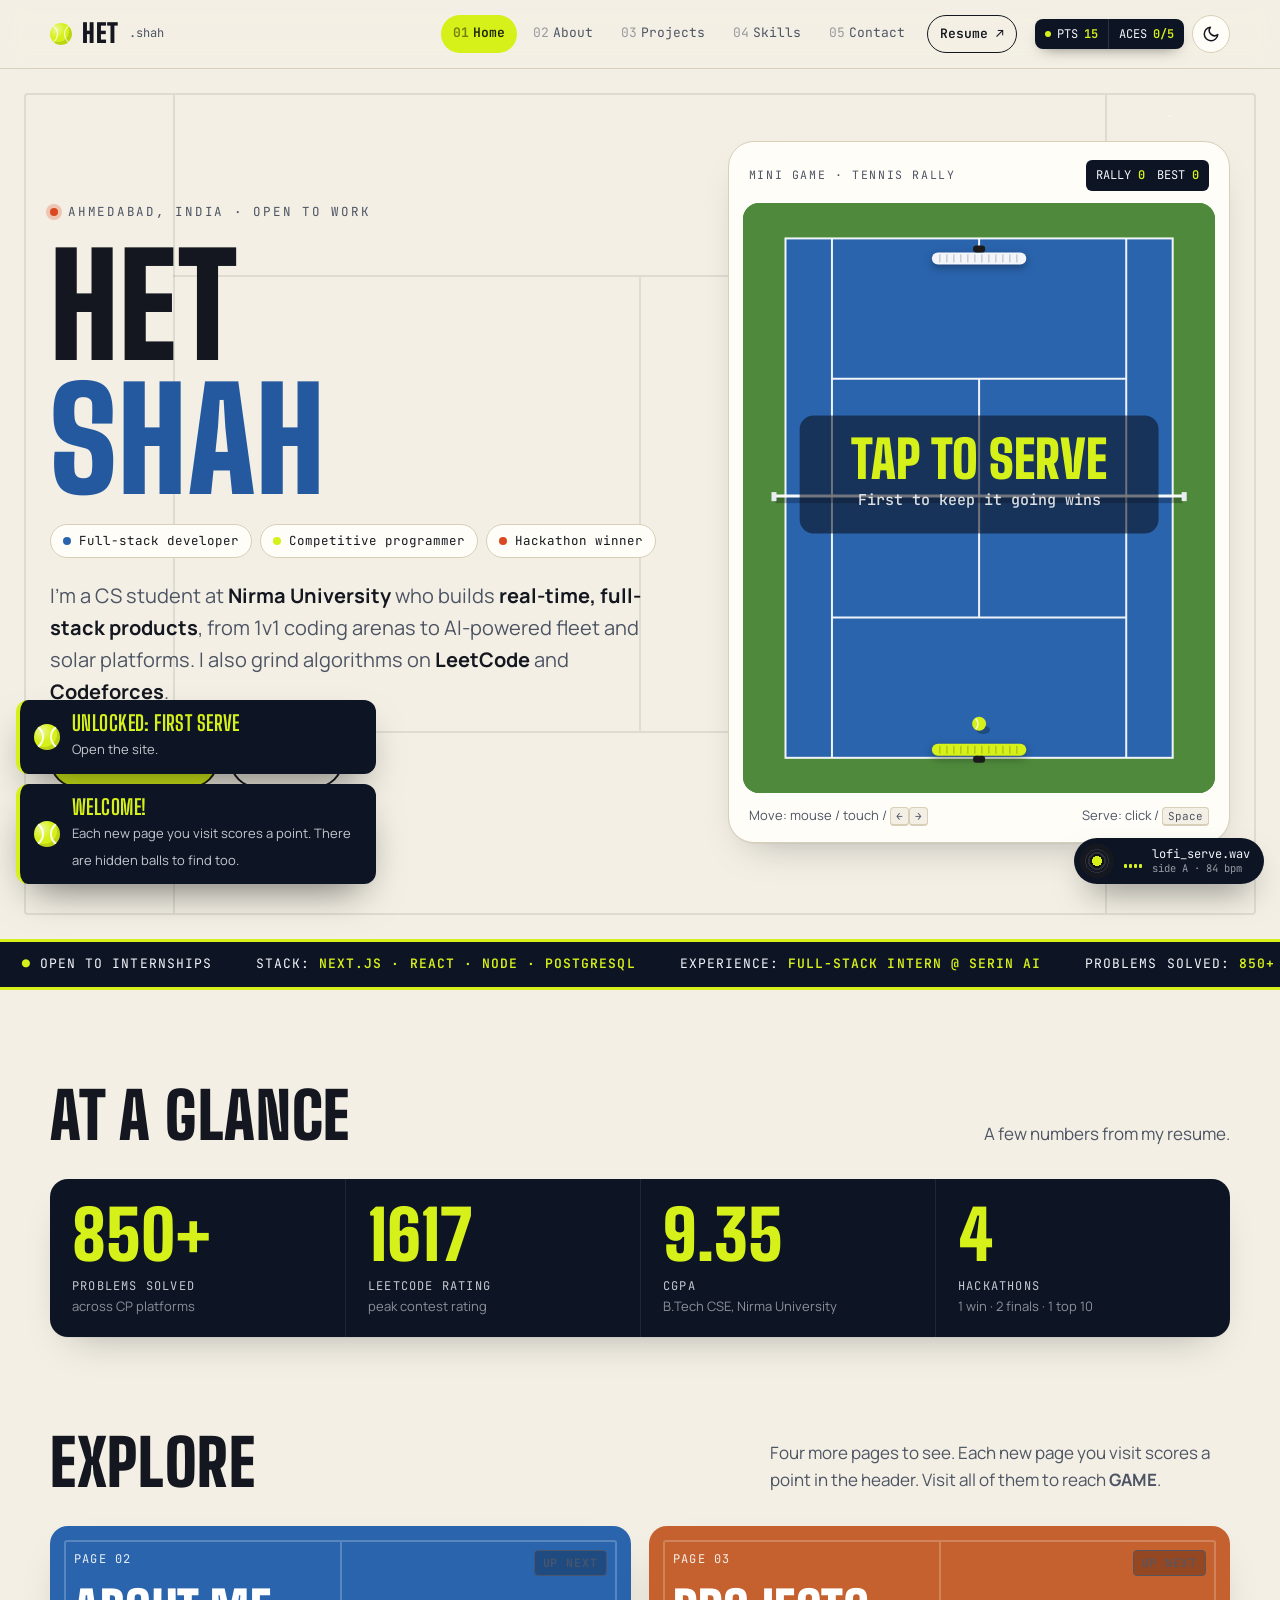
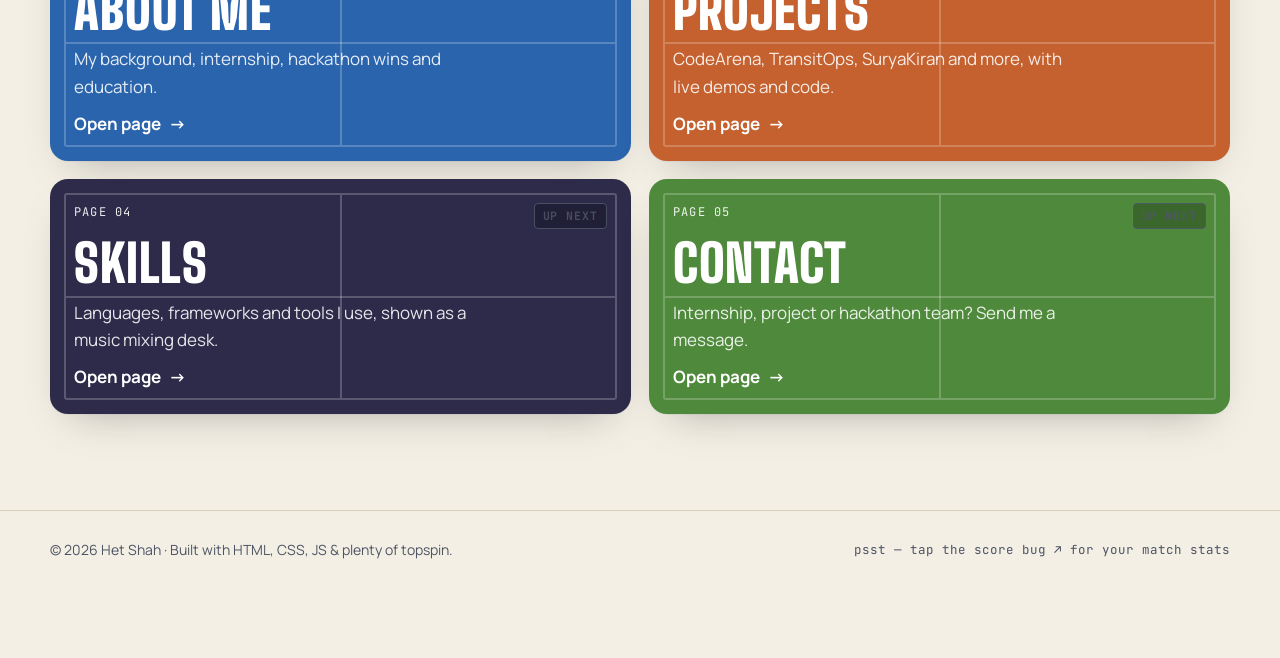
==== index.html @ 78c52bc6 "Add tennis-themed multi-page portfolio Static multi-page site (Home, About, Projects, Skills, Contac" ====
<!doctype html>
<html lang="en">
<head>
  <meta charset="utf-8">
  <meta name="viewport" content="width=device-width, initial-scale=1">
  <title>Het Shah — Portfolio</title>
  <meta name="description" content="Portfolio of Het Sanjay Shah — full-stack developer, competitive programmer and CS student at Nirma University.">
  <link rel="icon" href="favicon.svg" type="image/svg+xml">
  <link rel="preconnect" href="https://fonts.googleapis.com">
  <link rel="preconnect" href="https://fonts.gstatic.com" crossorigin>
  <link href="https://fonts.googleapis.com/css2?family=Big+Shoulders+Display:wght@700;900&family=JetBrains+Mono:wght@400;600&family=Manrope:wght@400;500;700;800&display=swap" rel="stylesheet">
  <link rel="stylesheet" href="css/style.css">
  <script>document.documentElement.classList.add('js');try{var t=localStorage.getItem('mp.theme');if(t)document.documentElement.dataset.theme=t;if(localStorage.getItem('mp.clay')==='1')document.documentElement.dataset.surface='clay'}catch(e){}</script>
  <script src="js/main.js" defer></script>
  <script src="js/rally.js" defer></script>
</head>
<body data-page="home">
  <a class="skip" href="#main">Skip to content</a>

  <header class="site-header">
    <div class="wrap header-inner">
      <a class="brand" href="index.html"><span class="ball-icon" aria-hidden="true"></span>Het<small>.shah</small></a>
      <nav class="nav" aria-label="Main">
        <a href="index.html" aria-current="page"><span class="num">01</span>Home</a>
        <a href="about.html"><span class="num">02</span>About</a>
        <a href="projects.html"><span class="num">03</span>Projects</a>
        <a href="skills.html"><span class="num">04</span>Skills</a>
        <a href="contact.html"><span class="num">05</span>Contact</a>
        <a class="nav-cta" href="Het_Shah_Resume.pdf" target="_blank" rel="noopener">Resume ↗</a>
      </nav>
      <div class="header-tools">
        <button class="scorebug" id="scorebug" aria-label="Open match stats">
          <span><i class="serve"></i><span class="lbl">PTS</span> <b data-points>LOVE</b></span>
          <span><span class="lbl">ACES</span> <b data-aces>0/5</b></span>
        </button>
        <button class="icon-btn" id="theme-toggle" aria-label="Toggle day or night session">
          <svg class="theme-moon" viewBox="0 0 24 24" fill="none" stroke="currentColor" stroke-width="2" stroke-linecap="round" stroke-linejoin="round"><path d="M21 12.8A9 9 0 1 1 11.2 3a7 7 0 0 0 9.8 9.8z"/></svg>
          <svg class="theme-sun" viewBox="0 0 24 24" fill="none" stroke="currentColor" stroke-width="2" stroke-linecap="round"><circle cx="12" cy="12" r="4.5"/><path d="M12 2v2M12 20v2M4.9 4.9l1.4 1.4M17.7 17.7l1.4 1.4M2 12h2M20 12h2M4.9 19.1l1.4-1.4M17.7 6.3l1.4-1.4"/></svg>
        </button>
      </div>
    </div>
  </header>

  <main id="main">
    <!-- HERO -->
    <section class="hero">
      <div class="courtlines" aria-hidden="true"></div>
      <button class="ace" data-ace="home" style="top: 38px; right: 8%;" aria-label="A stray tennis ball"><span class="ball-icon" style="--s:16px"></span></button>

      <div class="wrap hero-grid">
        <div>
          <span class="kicker"><span class="dot"></span> Ahmedabad, India · Open to work</span>
          <h1>Het<span class="line2">Shah</span></h1>
          <div class="tagline">
            <span class="chip"><i style="--c: var(--court)"></i>Full-stack developer</span>
            <span class="chip"><i style="--c: var(--ball)"></i>Competitive programmer</span>
            <span class="chip"><i style="--c: var(--hot)"></i>Hackathon winner</span>
          </div>
          <p class="intro">I'm a CS student at <strong>Nirma University</strong> who builds <strong>real-time, full-stack products</strong>, from 1v1 coding arenas to AI-powered fleet and solar platforms. I also grind algorithms on <strong>LeetCode</strong> and <strong>Codeforces</strong>.</p>
          <div class="hero-ctas">
            <a class="btn btn-primary" href="projects.html">View projects <span class="arrow">→</span></a>
            <a class="btn" href="about.html">About me</a>
          </div>
        </div>

        <div class="rally-card">
          <div class="rally-top">
            <span class="kicker">Mini game · tennis rally</span>
            <span class="rally-score" aria-live="polite">
              <span>RALLY <b id="rally-count">0</b></span>
              <span>BEST <b id="rally-best">0</b></span>
            </span>
          </div>
          <canvas id="rally" tabindex="0" aria-label="Mini tennis game. Move with arrow keys or mouse, press Space to serve."></canvas>
          <p class="rally-help"><span>Move: mouse / touch / <kbd>←</kbd><kbd>→</kbd></span><span>Serve: click / <kbd>Space</kbd></span></p>
        </div>
      </div>
    </section>

    <!-- TICKER -->
    <div class="ticker" aria-hidden="true">
      <div class="ticker-track">
        <span><b>●</b> Open to internships</span><span>Stack: <b>Next.js · React · Node · PostgreSQL</b></span>
        <span>Experience: <b>Full-stack intern @ Serin AI</b></span><span>Problems solved: <b>850+</b></span>
        <span>HackDays (IEEE × MLH): <b>Winner 🏆</b></span><span>Hidden tennis balls on every page: <b>5</b></span>
        <span><b>●</b> Open to internships</span><span>Stack: <b>Next.js · React · Node · PostgreSQL</b></span>
        <span>Experience: <b>Full-stack intern @ Serin AI</b></span><span>Problems solved: <b>850+</b></span>
        <span>HackDays (IEEE × MLH): <b>Winner 🏆</b></span><span>Hidden tennis balls on every page: <b>5</b></span>
      </div>
    </div>

    <!-- SCOREBOARD -->
    <section>
      <div class="wrap">
        <div class="section-head reveal">
          <h2>At a Glance</h2>
          <p>A few numbers from my resume.</p>
        </div>
        <div class="board reveal">
          <div><div class="v">850+</div><div class="k">Problems solved</div><div class="s">across CP platforms</div></div>
          <div><div class="v">1617</div><div class="k">LeetCode rating</div><div class="s">peak contest rating</div></div>
          <div><div class="v">9.35</div><div class="k">CGPA</div><div class="s">B.Tech CSE, Nirma University</div></div>
          <div><div class="v">4</div><div class="k">Hackathons</div><div class="s">1 win · 2 finals · 1 top 10</div></div>
        </div>
      </div>
    </section>

    <!-- ORDER OF PLAY -->
    <section style="padding-top:0">
      <div class="wrap">
        <div class="section-head reveal">
          <h2>Explore</h2>
          <p>Four more pages to see. Each new page you visit scores a point in the header. Visit all of them to reach <strong>GAME</strong>.</p>
        </div>
        <div class="schedule">
          <a class="match-card reveal" href="about.html" data-court="about" style="--card: var(--court)">
            <div class="meta"><span>Page 02</span><span class="status">Up next</span></div>
            <h3>About Me</h3>
            <p>My background, internship, hackathon wins and education.</p>
            <span class="go">Open page <span class="arrow">→</span></span>
          </a>
          <a class="match-card reveal" href="projects.html" data-court="projects" style="--card: var(--clay)">
            <div class="meta"><span>Page 03</span><span class="status">Up next</span></div>
            <h3>Projects</h3>
            <p>CodeArena, TransitOps, SuryaKiran and more, with live demos and code.</p>
            <span class="go">Open page <span class="arrow">→</span></span>
          </a>
          <a class="match-card reveal" href="skills.html" data-court="skills" style="--card: #2d2a4a">
            <div class="meta"><span>Page 04</span><span class="status">Up next</span></div>
            <h3>Skills</h3>
            <p>Languages, frameworks and tools I use, shown as a music mixing desk.</p>
            <span class="go">Open page <span class="arrow">→</span></span>
          </a>
          <a class="match-card reveal" href="contact.html" data-court="contact" style="--card: var(--grass)">
            <div class="meta"><span>Page 05</span><span class="status">Up next</span></div>
            <h3>Contact</h3>
            <p>Internship, project or hackathon team? Send me a message.</p>
            <span class="go">Open page <span class="arrow">→</span></span>
          </a>
        </div>
      </div>
    </section>
  </main>

  <footer class="site-footer">
    <div class="wrap footer-inner">
      <span>© 2026 Het Shah · Built with HTML, CSS, JS &amp; plenty of topspin.</span>
      <span class="hint">psst — tap the score bug ↗ for your match stats</span>
    </div>
  </footer>
</body>
</html>
---- css/style.css ----
/* ==========================================================================
   MATCH POINT — portfolio stylesheet
   Tennis × Code × Music
   ========================================================================== */

@view-transition { navigation: auto; }

:root {
  --bg: #f3efe4;
  --bg-2: #e9e2cf;
  --surface: #fffdf7;
  --ink: #14171f;
  --ink-2: #4d5464;
  --line: #d8cfb9;
  --court: #2a64ad;
  --court-2: #1f4f8c;
  --grass: #4f8a3c;
  --clay: #c4612f;
  --chalk: #ffffff;
  --ball: #d6f019;
  --ball-ink: #1b2400;
  --accent: #2459a0;
  --hot: #d9481f;
  --bug: #0d1424;          /* TV score-bug — dark in both themes */
  --bug-ink: #f2f5fa;

  --radius: 18px;
  --radius-sm: 10px;
  --shadow: 0 1px 0 rgba(20, 23, 31, .04), 0 18px 40px -22px rgba(20, 23, 31, .35);
  --font-display: "Big Shoulders Display", "Arial Narrow", sans-serif;
  --font-body: "Manrope", system-ui, -apple-system, "Segoe UI", sans-serif;
  --font-mono: "JetBrains Mono", ui-monospace, Consolas, monospace;
  --wrap: 1180px;
  color-scheme: light;
}

@media (prefers-color-scheme: dark) {
  :root:not([data-theme="light"]) {
    --bg: #0a101c;
    --bg-2: #0f182a;
    --surface: #131d31;
    --ink: #edf1f7;
    --ink-2: #9ba7bc;
    --line: #23314b;
    --court: #1f4f8c;
    --court-2: #173d6d;
    --grass: #2f6127;
    --ball: #dcff3a;
    --accent: #86b6ff;
    --hot: #ff7c4f;
    --shadow: 0 1px 0 rgba(255, 255, 255, .03), 0 18px 40px -20px rgba(0, 0, 0, .7);
    color-scheme: dark;
  }
}
:root[data-theme="dark"] {
  --bg: #0a101c;
  --bg-2: #0f182a;
  --surface: #131d31;
  --ink: #edf1f7;
  --ink-2: #9ba7bc;
  --line: #23314b;
  --court: #1f4f8c;
  --court-2: #173d6d;
  --grass: #2f6127;
  --ball: #dcff3a;
  --accent: #86b6ff;
  --hot: #ff7c4f;
  --shadow: 0 1px 0 rgba(255, 255, 255, .03), 0 18px 40px -20px rgba(0, 0, 0, .7);
  color-scheme: dark;
}

/* Secret surface (Konami code) */
:root[data-surface="clay"] { --court: #c4612f; --court-2: #a24a1f; --accent: #b4521f; }
:root[data-surface="clay"][data-theme="dark"] { --court: #9c4a22; --court-2: #7d3a19; --accent: #ff9a66; }
@media (prefers-color-scheme: dark) {
  :root[data-surface="clay"]:not([data-theme="light"]) { --court: #9c4a22; --court-2: #7d3a19; --accent: #ff9a66; }
}

/* ---------- Base ---------- */
*, *::before, *::after { box-sizing: border-box; }
html { -webkit-text-size-adjust: 100%; scroll-behavior: smooth; }
body {
  margin: 0;
  background: var(--bg);
  color: var(--ink);
  font-family: var(--font-body);
  font-size: 17px;
  line-height: 1.6;
  min-height: 100vh;
  display: flex;
  flex-direction: column;
  overflow-x: hidden;
}
img, svg, canvas { display: block; max-width: 100%; }
a { color: var(--accent); text-underline-offset: 3px; }
button { font: inherit; color: inherit; }
h1, h2, h3 { font-family: var(--font-display); line-height: .95; letter-spacing: .01em; margin: 0; text-transform: uppercase; }
p { margin: 0 0 1em; }
code, kbd, pre { font-family: var(--font-mono); }
::selection { background: var(--ball); color: var(--ball-ink); }
:focus-visible { outline: 3px solid var(--ball); outline-offset: 3px; border-radius: 6px; }

.wrap { width: min(100% - 32px, var(--wrap)); margin-inline: auto; }
.skip { position: absolute; left: -999px; top: 8px; z-index: 100; background: var(--ball); color: var(--ball-ink); padding: 8px 14px; border-radius: 8px; }
.skip:focus { left: 8px; }
.sr-only { position: absolute; width: 1px; height: 1px; overflow: hidden; clip: rect(0 0 0 0); white-space: nowrap; }

.kicker {
  font-family: var(--font-mono);
  font-size: 12.5px;
  letter-spacing: .14em;
  text-transform: uppercase;
  color: var(--ink-2);
  display: inline-flex;
  align-items: center;
  gap: 10px;
}
.kicker .dot { width: 8px; height: 8px; border-radius: 50%; background: var(--hot); box-shadow: 0 0 0 4px color-mix(in srgb, var(--hot) 25%, transparent); animation: live 1.6s ease-in-out infinite; }
@keyframes live { 50% { opacity: .35; } }

/* ---------- Header ---------- */
.site-header {
  position: sticky; top: 0; z-index: 40;
  view-transition-name: site-header;
  background: color-mix(in srgb, var(--bg) 82%, transparent);
  backdrop-filter: saturate(1.4) blur(12px);
  -webkit-backdrop-filter: saturate(1.4) blur(12px);
  border-bottom: 1px solid var(--line);
}
.header-inner { display: flex; align-items: center; gap: 18px; min-height: 68px; }
.brand {
  display: inline-flex; align-items: center; gap: 10px;
  font-family: var(--font-display); font-weight: 900; font-size: 26px; letter-spacing: .02em;
  text-decoration: none; color: var(--ink); text-transform: uppercase;
}
.brand small { font-family: var(--font-mono); font-size: 12px; font-weight: 400; color: var(--ink-2); text-transform: none; letter-spacing: 0; }
.ball-icon {
  --s: 22px;
  width: var(--s); height: var(--s); border-radius: 50%; flex: none;
  background:
    radial-gradient(circle at 30% 28%, rgba(255,255,255,.55), transparent 40%),
    var(--ball);
  position: relative; overflow: hidden;
  box-shadow: inset -3px -3px 0 rgba(0,0,0,.12);
}
.ball-icon::before, .ball-icon::after {
  content: ""; position: absolute; width: 100%; height: 100%; border-radius: 50%;
  border: calc(var(--s) * .08) solid rgba(255,255,255,.9);
}
.ball-icon::before { left: -62%; }
.ball-icon::after { right: -62%; }
.brand:hover .ball-icon { animation: spin .7s ease; }
@keyframes spin { to { transform: rotate(360deg); } }

.nav { display: flex; gap: 4px; margin-left: auto; }
.nav a {
  font-family: var(--font-mono); font-size: 13px; text-decoration: none; color: var(--ink-2);
  padding: 8px 12px; border-radius: 999px; white-space: nowrap; transition: background .2s, color .2s;
}
.nav a:hover { color: var(--ink); background: var(--bg-2); }
.nav a[aria-current="page"] { background: var(--ball); color: var(--ball-ink); font-weight: 600; }
.nav a .num { opacity: .55; margin-right: 4px; }
.nav a.nav-cta { border: 1.5px solid var(--ink); color: var(--ink); font-weight: 600; margin-left: 6px; }
.nav a.nav-cta:hover { background: var(--ink); color: var(--bg); }

.header-tools { display: flex; align-items: center; gap: 8px; }
.scorebug {
  display: inline-flex; align-items: stretch; border: 0; padding: 0; cursor: pointer;
  background: var(--bug); color: var(--bug-ink); border-radius: 8px; overflow: hidden;
  font-family: var(--font-mono); font-size: 12px; line-height: 1;
  box-shadow: 0 6px 16px -8px rgba(0,0,0,.6);
}
.scorebug > span { display: flex; align-items: center; gap: 6px; padding: 9px 10px; }
.scorebug > span + span { border-left: 1px solid rgba(255,255,255,.12); }
.scorebug b { color: var(--ball); font-weight: 600; min-width: 2ch; }
.scorebug .serve { width: 6px; height: 6px; border-radius: 50%; background: var(--ball); }
.scorebug.bump { animation: bump .5s ease; }
@keyframes bump { 40% { transform: scale(1.08); } }

.icon-btn {
  width: 38px; height: 38px; border-radius: 50%; border: 1px solid var(--line); background: var(--surface);
  display: grid; place-items: center; cursor: pointer; transition: transform .2s;
}
.icon-btn:hover { transform: rotate(-12deg); }
.icon-btn svg { width: 18px; height: 18px; }
.theme-sun { display: none; }
:root[data-theme="dark"] .theme-sun { display: block; }
:root[data-theme="dark"] .theme-moon { display: none; }
@media (prefers-color-scheme: dark) {
  :root:not([data-theme="light"]) .theme-sun { display: block; }
  :root:not([data-theme="light"]) .theme-moon { display: none; }
}

@media (max-width: 900px) {
  .header-inner { flex-wrap: wrap; gap: 10px; padding-top: 10px; }
  .header-tools { margin-left: auto; }
  .nav { order: 3; width: 100%; margin: 0; overflow-x: auto; padding-bottom: 10px; scrollbar-width: none; }
  .nav::-webkit-scrollbar { display: none; }
  .brand small { display: none; }
}
@media (max-width: 420px) {
  .scorebug .lbl { display: none; }
}

/* ---------- Buttons ---------- */
.btn {
  display: inline-flex; align-items: center; gap: 10px; cursor: pointer;
  padding: 13px 20px; border-radius: 999px; border: 2px solid var(--ink);
  font-weight: 700; font-size: 15px; text-decoration: none; color: var(--ink); background: transparent;
  transition: transform .15s ease, background .2s, box-shadow .2s;
}
.btn:hover { transform: translateY(-2px); box-shadow: 0 6px 0 -1px var(--ink); }
.btn:active { transform: translateY(0); box-shadow: none; }
.btn-primary { background: var(--ball); color: var(--ball-ink); border-color: var(--ball-ink); }
:root[data-theme="dark"] .btn-primary { border-color: var(--ball); }
@media (prefers-color-scheme: dark) { :root:not([data-theme="light"]) .btn-primary { border-color: var(--ball); } }
.btn .arrow { transition: transform .2s; }
.btn:hover .arrow { transform: translateX(4px); }

/* ---------- Main / sections ---------- */
main { flex: 1; }
section { padding-block: clamp(48px, 8vw, 96px); }
.section-head { display: flex; align-items: end; justify-content: space-between; gap: 20px; flex-wrap: wrap; margin-bottom: 32px; }
.section-head h2 { font-size: clamp(38px, 6vw, 64px); font-weight: 900; }
.section-head p { color: var(--ink-2); max-width: 46ch; margin: 0; }

/* Court lines decoration */
.courtlines {
  position: absolute; inset: 24px; pointer-events: none;
  border: 2px solid color-mix(in srgb, var(--ink) 9%, transparent);
  border-radius: 4px;
}
.courtlines::before, .courtlines::after { content: ""; position: absolute; }
.courtlines::before { /* singles sidelines */
  inset: 0 12%;
  border-inline: 2px solid color-mix(in srgb, var(--ink) 9%, transparent);
}
.courtlines::after { /* service line + centre line */
  left: 12%; right: 12%; top: 22%; bottom: 22%;
  border-block: 2px solid color-mix(in srgb, var(--ink) 9%, transparent);
  background: linear-gradient(color-mix(in srgb, var(--ink) 9%, transparent), color-mix(in srgb, var(--ink) 9%, transparent)) center / 2px 100% no-repeat;
}

/* Page heads for inner pages */
.page-head { position: relative; padding-block: clamp(56px, 9vw, 110px) clamp(32px, 5vw, 56px); overflow: hidden; }
.page-head h1 { font-size: clamp(56px, 12vw, 148px); font-weight: 900; margin: 14px 0 18px; }
.page-head h1 .hl { color: var(--accent); }
.page-head .lead { font-size: clamp(17px, 2vw, 20px); color: var(--ink-2); max-width: 56ch; }

/* Reveal on scroll */
.js .reveal { opacity: 0; transform: translateY(18px); transition: opacity .6s ease, transform .6s cubic-bezier(.2,.7,.2,1); }
.js .reveal.in { opacity: 1; transform: none; }

/* ---------- Ticker ---------- */
.ticker {
  background: var(--bug); color: var(--bug-ink); overflow: hidden; white-space: nowrap;
  font-family: var(--font-mono); font-size: 13px; letter-spacing: .08em; text-transform: uppercase;
  border-block: 3px solid var(--ball);
}
.ticker-track { display: inline-flex; animation: ticker 38s linear infinite; padding-block: 12px; }
.ticker-track span { padding-inline: 22px; }
.ticker-track b { color: var(--ball); font-weight: 600; }
@keyframes ticker { to { transform: translateX(-50%); } }

/* ---------- HOME ---------- */
.hero { position: relative; padding-block: clamp(36px, 6vw, 72px) clamp(56px, 8vw, 96px); overflow: hidden; }
.hero-grid { display: grid; grid-template-columns: 1.1fr .9fr; gap: clamp(28px, 5vw, 64px); align-items: center; position: relative; }
.hero h1 { font-size: clamp(64px, 11vw, 150px); font-weight: 900; margin: 16px 0 6px; }
.hero h1 .line2 { display: block; color: var(--accent); }
.hero .tagline { display: flex; flex-wrap: wrap; gap: 8px; margin: 18px 0 22px; }
.chip {
  font-family: var(--font-mono); font-size: 12.5px; padding: 6px 12px; border-radius: 999px;
  border: 1px solid var(--line); background: var(--surface); display: inline-flex; align-items: center; gap: 8px;
}
.chip i { width: 8px; height: 8px; border-radius: 50%; background: var(--c, var(--court)); display: inline-block; }
.hero .intro { font-size: clamp(17px, 1.8vw, 20px); color: var(--ink-2); max-width: 52ch; }
.hero .intro strong { color: var(--ink); }
.hero-ctas { display: flex; flex-wrap: wrap; gap: 12px; margin-top: 26px; }

@media (max-width: 900px) { .hero-grid { grid-template-columns: 1fr; } }

/* Rally game card */
.rally-card {
  background: var(--surface); border: 1px solid var(--line); border-radius: 26px; padding: 14px;
  box-shadow: var(--shadow); position: relative;
}
.rally-top { display: flex; justify-content: space-between; align-items: center; padding: 4px 6px 12px; gap: 10px; }
.rally-top .kicker { font-size: 11.5px; }
.rally-score { font-family: var(--font-mono); font-size: 12px; background: var(--bug); color: var(--bug-ink); border-radius: 6px; padding: 6px 10px; display: flex; gap: 12px; }
.rally-score b { color: var(--ball); font-weight: 600; }
#rally {
  width: 100%; aspect-ratio: 4 / 5; border-radius: 16px; background: var(--grass);
  touch-action: none; cursor: none;
}
#rally:focus-visible { outline-offset: 2px; }
.rally-help { font-size: 13px; color: var(--ink-2); padding: 12px 6px 2px; margin: 0; display: flex; justify-content: space-between; gap: 10px; flex-wrap: wrap; }
.rally-help kbd { font-size: 11px; border: 1px solid var(--line); border-bottom-width: 2px; border-radius: 4px; padding: 1px 5px; background: var(--bg); }

/* Scoreboard stats strip */
.board {
  display: grid; grid-template-columns: repeat(4, 1fr);
  background: var(--bug); color: var(--bug-ink); border-radius: var(--radius); overflow: hidden;
  box-shadow: var(--shadow);
}
.board > div { padding: 22px 22px 20px; border-left: 1px solid rgba(255,255,255,.08); }
.board > div:first-child { border-left: 0; }
.board .v { font-family: var(--font-display); font-weight: 900; font-size: clamp(44px, 6vw, 68px); color: var(--ball); line-height: 1; }
.board .k { font-family: var(--font-mono); font-size: 12px; letter-spacing: .1em; text-transform: uppercase; opacity: .8; margin-top: 8px; }
.board .s { font-size: 13px; opacity: .55; }
@media (max-width: 700px) {
  .board { grid-template-columns: 1fr 1fr; }
  .board > div:nth-child(3) { border-left: 0; }
  .board > div:nth-child(n+3) { border-top: 1px solid rgba(255,255,255,.08); }
}

/* Order of play */
.schedule { display: grid; grid-template-columns: repeat(2, 1fr); gap: 18px; }
@media (max-width: 760px) { .schedule { grid-template-columns: 1fr; } }
.match-card {
  position: relative; display: flex; flex-direction: column; gap: 10px; min-height: 230px;
  padding: 24px; border-radius: var(--radius); text-decoration: none; color: var(--chalk);
  background: var(--card, var(--court)); overflow: hidden; isolation: isolate;
  transition: transform .25s cubic-bezier(.2,.7,.2,1), box-shadow .25s;
  box-shadow: var(--shadow);
}
.match-card::before { /* mini court lines */
  content: ""; position: absolute; inset: 14px; z-index: -1; border: 2px solid rgba(255,255,255,.22); border-radius: 3px;
  background:
    linear-gradient(rgba(255,255,255,.22), rgba(255,255,255,.22)) 50% 0 / 2px 100% no-repeat,
    linear-gradient(rgba(255,255,255,.22), rgba(255,255,255,.22)) 0 50% / 100% 2px no-repeat;
}
.match-card:hover { transform: translateY(-6px) rotate(-.4deg); }
.match-card .meta { font-family: var(--font-mono); font-size: 12px; letter-spacing: .1em; text-transform: uppercase; display: flex; justify-content: space-between; gap: 10px; opacity: .9; }
.match-card h3 { font-size: clamp(36px, 4.5vw, 52px); font-weight: 900; margin-top: auto; }
.match-card p { margin: 0; opacity: .88; max-width: 40ch; }
.match-card .status { background: rgba(0,0,0,.28); padding: 3px 8px; border-radius: 4px; }
.match-card.played .status { background: var(--ball); color: var(--ball-ink); }
.match-card .go { font-weight: 700; display: inline-flex; gap: 8px; align-items: center; }
.match-card:hover .go .arrow { transform: translateX(5px); }
.match-card .go .arrow { transition: transform .2s; }

/* ---------- ABOUT ---------- */
.about-grid { display: grid; grid-template-columns: 380px 1fr; gap: clamp(28px, 5vw, 64px); align-items: start; }
@media (max-width: 900px) { .about-grid { grid-template-columns: 1fr; } }

.player-card-wrap { perspective: 1400px; max-width: 380px; width: 100%; margin-inline: auto; }
.player-card {
  position: relative; aspect-ratio: 5 / 7; transform-style: preserve-3d; transition: transform .8s cubic-bezier(.3,.8,.2,1);
  cursor: pointer;
}
.player-card.flipped { transform: rotateY(180deg); }
.pc-face {
  position: absolute; inset: 0; backface-visibility: hidden; -webkit-backface-visibility: hidden;
  border-radius: 22px; padding: 22px; overflow: hidden; color: #fff;
  background: linear-gradient(160deg, var(--court) 0%, var(--court-2) 60%, #0d1424 100%);
  box-shadow: 0 30px 60px -30px rgba(0,0,0,.6), inset 0 0 0 2px rgba(255,255,255,.18);
  display: flex; flex-direction: column;
}
.pc-face::after { /* holo shine */
  content: ""; position: absolute; inset: 0; pointer-events: none;
  background: linear-gradient(115deg, transparent 30%, rgba(255,255,255,.18) 45%, rgba(214,240,25,.15) 52%, transparent 65%);
  background-size: 250% 100%; background-position: var(--shine, 100%) 0; mix-blend-mode: screen;
}
.pc-back { transform: rotateY(180deg); background: linear-gradient(160deg, #0d1424, var(--court-2)); }
.pc-top { display: flex; justify-content: space-between; align-items: start; }
.pc-ovr { font-family: var(--font-display); font-weight: 900; font-size: 64px; line-height: .85; color: var(--ball); }
.pc-ovr small { display: block; font-family: var(--font-mono); font-size: 11px; color: #fff; letter-spacing: .12em; margin-top: 6px; }
.pc-flag { font-family: var(--font-mono); font-size: 11px; letter-spacing: .1em; text-align: right; opacity: .8; }
.pc-avatar {
  width: 46%; aspect-ratio: 1; border-radius: 50%; margin: 6px auto 14px;
  background: radial-gradient(circle at 32% 28%, rgba(255,255,255,.6), transparent 42%), var(--ball);
  display: grid; place-items: center; color: var(--ball-ink); position: relative; overflow: hidden;
  font-family: var(--font-display); font-weight: 900; font-size: 64px;
  box-shadow: inset -8px -10px 0 rgba(0,0,0,.12), 0 18px 30px -12px rgba(0,0,0,.6);
}
.pc-avatar::before, .pc-avatar::after { content: ""; position: absolute; width: 100%; height: 100%; border-radius: 50%; border: 5px solid rgba(255,255,255,.75); }
.pc-avatar::before { left: -70%; } .pc-avatar::after { right: -70%; }
.pc-avatar span { position: relative; z-index: 1; }
.pc-name { text-align: center; font-family: var(--font-display); font-weight: 900; font-size: 34px; text-transform: uppercase; line-height: 1; }
.pc-role { text-align: center; font-family: var(--font-mono); font-size: 11.5px; letter-spacing: .14em; opacity: .75; margin: 6px 0 14px; }
.pc-stats { display: grid; grid-template-columns: 1fr 1fr; gap: 6px 18px; font-family: var(--font-mono); font-size: 13px; margin-top: auto; border-top: 1px solid rgba(255,255,255,.18); padding-top: 12px; }
.pc-stats div { display: flex; justify-content: space-between; }
.pc-stats b { color: var(--ball); }
.pc-back h3 { font-size: 34px; color: var(--ball); margin-bottom: 12px; }
.pc-back p { font-size: 14.5px; opacity: .88; }
.pc-back dl { font-family: var(--font-mono); font-size: 12.5px; margin: auto 0 0; display: grid; grid-template-columns: auto 1fr; gap: 6px 12px; }
.pc-back dt { opacity: .6; } .pc-back dd { margin: 0; }
.flip-btn { margin: 16px auto 0; display: flex; }

.prose { font-size: 18px; }
.prose p { color: var(--ink-2); }
.prose p strong { color: var(--ink); }
.prose h2 { font-size: clamp(36px, 5vw, 54px); margin-bottom: 18px; }

.code-block {
  background: #0d1424; color: #d6deeb; border-radius: var(--radius); overflow: hidden; margin-top: 28px;
  box-shadow: var(--shadow); font-size: 14px; border: 1px solid rgba(255,255,255,.06);
}
.code-block .bar { display: flex; align-items: center; gap: 7px; padding: 12px 16px; background: rgba(255,255,255,.04); font-family: var(--font-mono); font-size: 12px; color: #8b97ad; }
.code-block .bar i { width: 11px; height: 11px; border-radius: 50%; background: #ff5f57; }
.code-block .bar i:nth-child(2) { background: #febc2e; } .code-block .bar i:nth-child(3) { background: #28c840; }
.code-block .bar span { margin-left: 8px; }
.code-block pre { margin: 0; padding: 18px 20px 22px; overflow-x: auto; line-height: 1.7; }
.tk-k { color: #c792ea; } .tk-s { color: #c3e88d; } .tk-n { color: #f78c6c; } .tk-p { color: #82aaff; } .tk-c { color: #637777; font-style: italic; } .tk-b { color: var(--ball); }

/* Timeline as sets */
.sets { display: grid; gap: 14px; counter-reset: set; }
.set {
  display: grid; grid-template-columns: 120px 1fr auto; gap: 22px; align-items: center;
  background: var(--surface); border: 1px solid var(--line); border-radius: var(--radius); padding: 20px 24px;
  transition: border-color .2s, transform .2s;
}
.set:hover { border-color: var(--court); transform: translateX(6px); }
.set .yr { font-family: var(--font-display); font-weight: 900; font-size: 40px; color: var(--accent); line-height: 1; }
.set .yr small { display: block; font-family: var(--font-mono); font-size: 11px; color: var(--ink-2); letter-spacing: .12em; font-weight: 400; margin-top: 6px; }
.set h3 { font-family: var(--font-body); text-transform: none; font-size: 19px; font-weight: 800; line-height: 1.3; margin-bottom: 4px; letter-spacing: 0; }
.set p { margin: 0; color: var(--ink-2); font-size: 15.5px; }
.set .sc { font-family: var(--font-mono); font-size: 14px; background: var(--bug); color: var(--ball); padding: 6px 10px; border-radius: 6px; white-space: nowrap; }
@media (max-width: 640px) {
  .set { grid-template-columns: 1fr; gap: 8px; }
  .set .sc { justify-self: start; }
}

.trio { display: grid; grid-template-columns: repeat(3, 1fr); gap: 18px; }
@media (max-width: 860px) { .trio { grid-template-columns: 1fr; } }
.trio-card { background: var(--surface); border: 1px solid var(--line); border-radius: var(--radius); padding: 26px; position: relative; overflow: hidden; }
.trio-card .ico { width: 52px; height: 52px; border-radius: 14px; display: grid; place-items: center; background: var(--c); color: #fff; margin-bottom: 18px; }
.trio-card .ico svg { width: 28px; height: 28px; }
.trio-card h3 { font-size: 34px; margin-bottom: 10px; }
.trio-card p { color: var(--ink-2); margin: 0; }
.trio-card ul { margin: 14px 0 0; padding: 0; list-style: none; font-family: var(--font-mono); font-size: 13px; display: grid; gap: 6px; }
.trio-card li::before { content: "→ "; color: var(--c); }

/* Experience */
.xp-list { display: grid; gap: 18px; }
.xp {
  display: grid; grid-template-columns: 220px 1fr; gap: 28px;
  background: var(--surface); border: 1px solid var(--line); border-radius: 22px; padding: clamp(20px, 3vw, 32px);
  position: relative; overflow: hidden; transition: border-color .2s;
}
.xp:hover { border-color: var(--accent); }
.xp::before { content: ""; position: absolute; left: 0; top: 0; bottom: 0; width: 5px; background: var(--c, var(--court)); }
.xp-side { display: flex; flex-direction: column; gap: 10px; align-items: flex-start; }
.xp-logo {
  width: 58px; height: 58px; border-radius: 16px; display: grid; place-items: center;
  background: var(--c, var(--court)); color: #fff; font-family: var(--font-display); font-weight: 900; font-size: 26px;
}
.xp-date { font-family: var(--font-mono); font-size: 13px; font-weight: 600; color: var(--ink); }
.xp-place { font-size: 14px; color: var(--ink-2); }
.xp-type { font-family: var(--font-mono); font-size: 11.5px; letter-spacing: .12em; text-transform: uppercase; padding: 4px 9px; border-radius: 6px; background: var(--bg-2); color: var(--ink-2); }
.xp-main h3 { font-family: var(--font-body); text-transform: none; letter-spacing: 0; font-size: clamp(22px, 2.6vw, 28px); font-weight: 800; line-height: 1.2; }
.xp-co { margin: 6px 0 14px; color: var(--ink-2); font-weight: 600; }
.xp-points { margin: 0 0 16px; padding: 0; list-style: none; display: grid; gap: 10px; }
.xp-points li { position: relative; padding-left: 26px; color: var(--ink-2); }
.xp-points li::before {
  content: ""; position: absolute; left: 0; top: .5em; width: 12px; height: 12px; border-radius: 50%;
  background: var(--ball); box-shadow: inset -2px -2px 0 rgba(0,0,0,.15);
}
.xp-points strong { color: var(--ink); }
@media (max-width: 720px) {
  .xp { grid-template-columns: 1fr; gap: 16px; }
  .xp-side { flex-direction: row; flex-wrap: wrap; align-items: center; gap: 12px; }
}

/* Hackathons */
.hack-grid { display: grid; grid-template-columns: repeat(3, 1fr); gap: 18px; }
@media (max-width: 960px) { .hack-grid { grid-template-columns: 1fr; } }
.hack {
  background: var(--surface); border: 1px solid var(--line); border-radius: 22px; padding: 24px;
  display: flex; flex-direction: column; gap: 14px; position: relative; overflow: hidden;
  transition: transform .25s cubic-bezier(.2,.7,.2,1), box-shadow .25s;
}
.hack:hover { transform: translateY(-6px); box-shadow: var(--shadow); }
.hack-top { display: flex; justify-content: space-between; align-items: center; gap: 10px; }
.badge {
  font-family: var(--font-mono); font-size: 12px; font-weight: 600; letter-spacing: .08em; text-transform: uppercase;
  padding: 5px 10px; border-radius: 999px; background: var(--ball); color: var(--ball-ink);
}
.hack-role { font-family: var(--font-mono); font-size: 12px; color: var(--ink-2); }
.hack h3 { font-size: clamp(30px, 3.4vw, 38px); }
.hack-rank { background: var(--bug); color: var(--bug-ink); border-radius: 14px; padding: 16px 18px; }
.hack-rank b { font-family: var(--font-display); font-weight: 900; font-size: 44px; line-height: 1; color: var(--ball); display: block; }
.hack-rank span { font-size: 13.5px; opacity: .8; }
.rank-bar { height: 8px; border-radius: 999px; background: rgba(255,255,255,.1); margin-top: 12px; position: relative; overflow: hidden; }
.rank-bar i { position: absolute; inset: 0 auto 0 0; width: var(--w); border-radius: inherit; background: var(--ball); }
.hack p { margin: 0; color: var(--ink-2); font-size: 15.5px; }

.hack-win { grid-column: 1 / -1; display: grid; grid-template-columns: .9fr 1.1fr; gap: 28px; border: 2px solid var(--ball); }
.hack-win .badge { background: var(--bug); color: var(--ball); border: 1.5px solid var(--ball); }
.hack-win .project-name { font-family: var(--font-mono); font-size: 13px; color: var(--ink-2); margin-top: -4px; }
.hack-win .xp-points { margin: 0; }
@media (max-width: 960px) { .hack-win { grid-template-columns: 1fr; gap: 16px; } }

/* Education */
.edu {
  display: grid; grid-template-columns: 1fr auto; gap: 24px; align-items: center;
  background: var(--surface); border: 1px solid var(--line); border-radius: 22px; padding: clamp(20px, 3vw, 32px);
}
.edu h3 { font-family: var(--font-body); text-transform: none; letter-spacing: 0; font-size: clamp(22px, 2.6vw, 28px); font-weight: 800; line-height: 1.2; }
.edu .sub { color: var(--ink-2); margin: 6px 0 16px; font-weight: 600; }
.edu .cgpa { text-align: center; background: var(--bug); color: var(--bug-ink); border-radius: 18px; padding: 18px 26px; }
.edu .cgpa b { display: block; font-family: var(--font-display); font-weight: 900; font-size: 58px; line-height: 1; color: var(--ball); }
.edu .cgpa span { font-family: var(--font-mono); font-size: 12px; letter-spacing: .12em; opacity: .8; }
@media (max-width: 640px) { .edu { grid-template-columns: 1fr; } .edu .cgpa { justify-self: start; } }

/* ---------- PROJECTS ---------- */
.record { display: flex; gap: 10px; flex-wrap: wrap; margin-top: 22px; }
.filters { display: flex; flex-wrap: wrap; gap: 8px; margin-bottom: 28px; }
.filter {
  border: 1px solid var(--line); background: var(--surface); border-radius: 999px; padding: 9px 16px; cursor: pointer;
  font-family: var(--font-mono); font-size: 13px; display: inline-flex; gap: 8px; align-items: center; transition: all .2s;
}
.filter i { width: 10px; height: 10px; border-radius: 3px; background: var(--c); }
.filter[aria-pressed="true"] { background: var(--ink); color: var(--bg); border-color: var(--ink); }
.filter:hover { border-color: var(--ink); }

.projects { display: grid; grid-template-columns: repeat(auto-fill, minmax(320px, 1fr)); gap: 20px; }
@media (max-width: 380px) { .projects { grid-template-columns: 1fr; } }
.project {
  background: var(--surface); border: 1px solid var(--line); border-radius: var(--radius); overflow: hidden;
  display: flex; flex-direction: column; transition: transform .25s cubic-bezier(.2,.7,.2,1), box-shadow .25s, opacity .3s;
}
.project:hover { transform: translateY(-6px); box-shadow: var(--shadow); }
.project[hidden] { display: none; }
.project .strip {
  height: 132px; background: var(--c); position: relative; overflow: hidden; color: #fff;
  display: flex; align-items: end; justify-content: space-between; padding: 14px 18px;
}
.project .strip::before {
  content: ""; position: absolute; inset: 12px; border: 2px solid rgba(255,255,255,.3); border-radius: 2px;
  background: linear-gradient(rgba(255,255,255,.3), rgba(255,255,255,.3)) 50% 0 / 2px 100% no-repeat;
}
.project .strip .surface { position: relative; font-family: var(--font-mono); font-size: 11px; letter-spacing: .14em; text-transform: uppercase; background: rgba(0,0,0,.28); padding: 4px 8px; border-radius: 4px; }
.project .strip .score { position: relative; font-family: var(--font-display); font-weight: 900; font-size: 34px; line-height: 1; letter-spacing: .04em; }
.project .strip .ball-icon { position: absolute; --s: 26px; top: 26px; left: var(--bx, 60%); transition: transform .6s cubic-bezier(.3,1.6,.4,1); }
.project:hover .strip .ball-icon { transform: translate(-60px, 30px) rotate(-200deg); }
.project .body { padding: 20px 20px 22px; display: flex; flex-direction: column; gap: 10px; flex: 1; }
.project .vs { font-family: var(--font-mono); font-size: 12.5px; color: var(--hot); }
.project h3 { font-size: 34px; }
.project p { margin: 0; color: var(--ink-2); font-size: 15.5px; }
.tags { display: flex; flex-wrap: wrap; gap: 6px; margin-top: 4px; }
.tags span { font-family: var(--font-mono); font-size: 11.5px; padding: 3px 8px; border-radius: 6px; background: var(--bg-2); color: var(--ink-2); }
.project .links { display: flex; gap: 16px; margin-top: auto; padding-top: 10px; font-weight: 700; font-size: 14px; }
.project .links a { text-decoration: none; }
.project .links a:hover { text-decoration: underline; }

/* ---------- SKILLS ---------- */
.core { display: grid; grid-template-columns: repeat(3, 1fr); gap: 16px; }
@media (max-width: 900px) { .core { grid-template-columns: repeat(2, 1fr); } }
@media (max-width: 520px) { .core { grid-template-columns: 1fr; } }
.core-tile {
  background: var(--bug); color: var(--bug-ink); border-radius: var(--radius); padding: 22px 22px 20px;
  position: relative; overflow: hidden; isolation: isolate; transition: transform .25s cubic-bezier(.2,.7,.2,1);
}
.core-tile::before { /* faint court lines */
  content: ""; position: absolute; inset: 12px; z-index: -1; border: 1.5px solid rgba(255,255,255,.07); border-radius: 3px;
  background: linear-gradient(rgba(255,255,255,.07), rgba(255,255,255,.07)) 50% 0 / 1.5px 100% no-repeat;
}
.core-tile { border: 1px solid color-mix(in srgb, var(--ball) 22%, transparent); }
.core-tile:hover { transform: translateY(-5px); border-color: var(--ball); }
.core-tile .ball-icon { --s: 18px; position: absolute; top: 20px; right: 20px; }
.core-tile h3 { font-size: 36px; color: var(--ball); margin-bottom: 8px; }
.core-tile p { margin: 0; font-size: 14.5px; opacity: .8; }

.skill-groups { display: grid; grid-template-columns: repeat(2, 1fr); gap: 18px; }
@media (max-width: 820px) { .skill-groups { grid-template-columns: 1fr; } }
.skill-group {
  background: var(--surface); border: 1px solid var(--line); border-radius: var(--radius); padding: 24px;
  border-top: 5px solid var(--c); transition: box-shadow .25s;
}
.skill-group:hover { box-shadow: var(--shadow); }
.sg-head { display: flex; align-items: center; gap: 14px; margin-bottom: 16px; }
.sg-ico { width: 44px; height: 44px; border-radius: 12px; display: grid; place-items: center; background: var(--c); color: #fff; flex: none; }
.sg-ico svg { width: 22px; height: 22px; }
.sg-head h3 { font-size: 30px; }
.sg-head span { margin-left: auto; font-family: var(--font-mono); font-size: 12px; color: var(--ink-2); }
.chips { display: flex; flex-wrap: wrap; gap: 8px; }
.chips span {
  font-size: 14.5px; font-weight: 600; padding: 7px 13px; border-radius: 999px; background: var(--bg); border: 1px solid var(--line);
  display: inline-flex; align-items: center; gap: 8px; transition: border-color .2s, transform .2s;
}
.chips span::before { content: ""; width: 7px; height: 7px; border-radius: 50%; background: var(--c); }
.chips span:hover { border-color: var(--c); transform: translateY(-2px); }
.sg-used { margin: 14px 0 0; font-size: 13.5px; color: var(--ink-2); }
.sg-used b { color: var(--ink); font-weight: 700; }

.learn-grid { display: grid; grid-template-columns: repeat(auto-fit, minmax(220px, 1fr)); gap: 16px; }
.learn {
  background: var(--surface); border: 1px solid var(--line); border-radius: var(--radius); padding: 22px;
  display: flex; flex-direction: column; gap: 10px; transition: transform .25s cubic-bezier(.2,.7,.2,1), border-color .2s;
}
.learn:hover { transform: translateY(-5px); border-color: var(--accent); }
.status {
  align-self: flex-start; font-family: var(--font-mono); font-size: 11.5px; font-weight: 600; letter-spacing: .08em; text-transform: uppercase;
  padding: 4px 10px; border-radius: 999px; border: 1.5px solid var(--ink-2); color: var(--ink-2); display: inline-flex; align-items: center; gap: 6px;
}
.status.on { background: var(--ball); color: var(--ball-ink); border-color: var(--ball); }
.status.on::before { content: ""; width: 6px; height: 6px; border-radius: 50%; background: var(--ball-ink); animation: live 1.4s ease-in-out infinite; }
.learn h3 { font-family: var(--font-body); text-transform: none; letter-spacing: 0; font-size: 20px; font-weight: 800; line-height: 1.25; }
.learn p { margin: 0; color: var(--ink-2); font-size: 15px; }

/* ---------- CONTACT ---------- */
.press-grid { display: grid; grid-template-columns: 1.2fr .8fr; gap: 24px; align-items: start; }
@media (max-width: 900px) { .press-grid { grid-template-columns: 1fr; } }
.form-card { background: var(--surface); border: 1px solid var(--line); border-radius: 24px; padding: clamp(20px, 4vw, 36px); box-shadow: var(--shadow); }
.form-card h2 { font-size: 40px; margin-bottom: 6px; }
.form-card > p { color: var(--ink-2); }
.field { display: grid; gap: 6px; margin-bottom: 16px; }
.field label { font-family: var(--font-mono); font-size: 12px; letter-spacing: .1em; text-transform: uppercase; color: var(--ink-2); }
.field input, .field textarea, .field select {
  font: inherit; color: var(--ink); background: var(--bg); border: 1.5px solid var(--line); border-radius: 12px;
  padding: 13px 14px; width: 100%; transition: border-color .2s, box-shadow .2s;
}
.field textarea { min-height: 140px; resize: vertical; }
.field input:focus, .field textarea:focus, .field select:focus { outline: none; border-color: var(--court); box-shadow: 0 0 0 4px color-mix(in srgb, var(--court) 20%, transparent); }
.field-row { display: grid; grid-template-columns: 1fr 1fr; gap: 14px; }
@media (max-width: 560px) { .field-row { grid-template-columns: 1fr; } }
.topics { display: flex; flex-wrap: wrap; gap: 8px; border: 0; padding: 0; margin: 0 0 18px; }
.topics legend { font-family: var(--font-mono); font-size: 12px; letter-spacing: .1em; text-transform: uppercase; color: var(--ink-2); margin-bottom: 8px; padding: 0; }
.topics input { position: absolute; opacity: 0; pointer-events: none; }
.topics label { border: 1.5px solid var(--line); border-radius: 999px; padding: 8px 14px; cursor: pointer; font-size: 14px; font-weight: 600; transition: all .2s; }
.topics input:checked + label { background: var(--ball); color: var(--ball-ink); border-color: var(--ball-ink); }
.topics input:focus-visible + label { outline: 3px solid var(--court); outline-offset: 2px; }
.form-note { font-size: 13px; color: var(--ink-2); margin: 14px 0 0; }
.copy-btn { font: inherit; font-size: 12px; font-family: var(--font-mono); border: 1px solid var(--line); background: var(--bg); border-radius: 6px; padding: 2px 8px; cursor: pointer; margin-left: 4px; }
.copy-btn:hover { border-color: var(--ink); }
.form-status { margin: 14px 0 0; padding: 12px 14px; border-radius: 12px; font-size: 14.5px; }
.form-status:empty { display: none; }
.form-status.ok { background: color-mix(in srgb, #3ddc84 16%, transparent); border: 1px solid #3ddc84; }
.form-status.err { background: color-mix(in srgb, var(--hot) 12%, transparent); border: 1px solid var(--hot); }
.btn[disabled] { opacity: .6; pointer-events: none; }

.side-stack { display: grid; gap: 18px; }
.status-card { background: var(--bug); color: var(--bug-ink); border-radius: var(--radius); padding: 24px; }
.status-card .kicker { color: #9ba7bc; }
.status-card h3 { font-size: 36px; color: var(--ball); margin: 12px 0 8px; }
.status-card p { opacity: .8; margin: 0; font-size: 15px; }
.sponsors { background: var(--surface); border: 1px solid var(--line); border-radius: var(--radius); padding: 22px; }
.sponsors h3 { font-size: 28px; margin-bottom: 4px; }
.sponsors > p { font-size: 14px; color: var(--ink-2); margin-bottom: 14px; }
.sponsor-list { display: grid; gap: 8px; }
.sponsor {
  display: flex; align-items: center; gap: 14px; padding: 12px 14px; border-radius: 12px; border: 1px solid var(--line);
  text-decoration: none; color: var(--ink); font-weight: 700; transition: background .2s, transform .2s;
}
.sponsor:hover { background: var(--bg-2); transform: translateX(4px); }
.sponsor svg { width: 22px; height: 22px; flex: none; }
.sponsor span { margin-left: auto; font-family: var(--font-mono); font-size: 12px; color: var(--ink-2); font-weight: 400; }

/* ---------- Footer ---------- */
.site-footer { border-top: 1px solid var(--line); padding: 28px 0 96px; font-size: 14px; color: var(--ink-2); }
.footer-inner { display: flex; flex-wrap: wrap; gap: 14px 28px; align-items: center; justify-content: space-between; }
.footer-inner .hint { font-family: var(--font-mono); font-size: 12.5px; }
.footer-inner a { color: var(--ink-2); }

/* ---------- Hidden aces ---------- */
.ace {
  --s: 16px; position: absolute; z-index: 5; width: var(--s); height: var(--s); padding: 0; border: 0; cursor: pointer;
  border-radius: 50%; opacity: .55; transition: opacity .2s, transform .2s; background: none;
}
.ace:hover { opacity: 1; transform: scale(1.4); }
.ace.found { animation: ace-out .9s cubic-bezier(.3,.1,.3,1) forwards; pointer-events: none; }
@keyframes ace-out { 30% { transform: scale(1.8) translateY(-10px); opacity: 1; } 100% { transform: translate(60px, -260px) scale(.4) rotate(540deg); opacity: 0; } }
.ace.gone { display: none; }

/* ---------- Toasts ---------- */
.toasts { position: fixed; left: 16px; bottom: 16px; z-index: 60; display: grid; gap: 10px; max-width: min(360px, calc(100vw - 32px)); pointer-events: none; }
.toast {
  background: var(--bug); color: var(--bug-ink); border-radius: 12px; padding: 12px 16px 12px 14px; display: flex; gap: 12px; align-items: center;
  box-shadow: 0 18px 40px -16px rgba(0,0,0,.6); border-left: 4px solid var(--ball);
  animation: toast-in .45s cubic-bezier(.2,1.4,.4,1) both;
}
.toast.out { animation: toast-out .35s ease forwards; }
.toast .ball-icon { --s: 26px; }
.toast b { display: block; font-family: var(--font-display); font-size: 21px; text-transform: uppercase; color: var(--ball); line-height: 1.05; letter-spacing: .02em; }
.toast small { font-size: 13px; opacity: .8; }
@keyframes toast-in { from { transform: translateX(-120%); opacity: 0; } }
@keyframes toast-out { to { transform: translateY(20px); opacity: 0; } }

/* ---------- Walkman ---------- */
.walkman {
  position: fixed; right: 16px; bottom: 16px; z-index: 50; display: flex; align-items: center; gap: 10px;
  background: var(--bug); color: var(--bug-ink); border-radius: 999px; padding: 6px 14px 6px 6px; border: 0; cursor: pointer;
  box-shadow: 0 16px 34px -14px rgba(0,0,0,.65); font-family: var(--font-mono); font-size: 12px;
}
.walkman .disc {
  width: 34px; height: 34px; border-radius: 50%; flex: none;
  background: radial-gradient(circle, var(--ball) 0 5px, #111 5px 7px, #2a2f3a 7px 9px, #15181f 9px 11px, #2a2f3a 11px 12px, #15181f 12px);
  animation: spin 2.4s linear infinite; animation-play-state: paused;
}
.walkman.playing .disc { animation-play-state: running; }
.walkman .eq { display: flex; gap: 2px; align-items: end; height: 14px; }
.walkman .eq i { width: 3px; height: 30%; background: var(--ball); border-radius: 1px; }
.walkman.playing .eq i { animation: eq .5s ease-in-out infinite alternate; }
.walkman.playing .eq i:nth-child(2) { animation-delay: -.2s; } .walkman.playing .eq i:nth-child(3) { animation-delay: -.35s; } .walkman.playing .eq i:nth-child(4) { animation-delay: -.1s; }
@keyframes eq { to { height: 100%; } }
.walkman .track { display: grid; line-height: 1.25; text-align: left; }
.walkman .track small { opacity: .6; font-size: 10.5px; }
@media (max-width: 560px) { .walkman .track { display: none; } .walkman { padding-right: 12px; } }

/* ---------- Match stats dialog ---------- */
.stats-dialog {
  border: 0; padding: 0; border-radius: 22px; width: min(560px, calc(100vw - 32px)); max-height: calc(100vh - 48px);
  background: var(--surface); color: var(--ink); box-shadow: 0 40px 80px -20px rgba(0,0,0,.6);
}
.stats-dialog::backdrop { background: rgba(5, 8, 15, .6); backdrop-filter: blur(4px); }
.stats-dialog[open] { animation: pop .35s cubic-bezier(.2,1.3,.4,1); }
@keyframes pop { from { transform: scale(.92); opacity: 0; } }
.sd-head { background: var(--bug); color: var(--bug-ink); padding: 22px 24px; position: relative; }
.sd-head h2 { font-size: 40px; color: var(--ball); }
.sd-head p { margin: 4px 0 0; opacity: .75; font-size: 14px; }
.sd-close { position: absolute; top: 16px; right: 16px; background: rgba(255,255,255,.1); border: 0; color: #fff; width: 34px; height: 34px; border-radius: 50%; cursor: pointer; font-size: 18px; }
.sd-score { display: grid; grid-template-columns: auto repeat(3, 1fr); font-family: var(--font-mono); font-size: 13px; margin-top: 16px; border-top: 1px solid rgba(255,255,255,.12); }
.sd-score > * { padding: 8px 10px 0; text-align: center; } .sd-score > :first-child { text-align: left; padding-left: 0; }
.sd-score b { display: block; font-family: var(--font-display); font-size: 30px; color: var(--ball); }
.sd-body { padding: 18px 24px 24px; }
.ach-list { list-style: none; margin: 0; padding: 0; display: grid; gap: 8px; }
.ach { display: flex; gap: 14px; align-items: center; padding: 10px 12px; border-radius: 12px; border: 1px solid var(--line); }
.ach .ball-icon { --s: 28px; filter: grayscale(1) opacity(.35); }
.ach.got .ball-icon { filter: none; }
.ach.got { background: color-mix(in srgb, var(--ball) 12%, transparent); border-color: color-mix(in srgb, var(--ball) 60%, var(--line)); }
.ach b { display: block; font-size: 15px; }
.ach small { color: var(--ink-2); font-size: 13px; }
.sd-foot { display: flex; justify-content: space-between; align-items: center; gap: 12px; margin-top: 16px; font-size: 13px; color: var(--ink-2); flex-wrap: wrap; }
.link-btn { background: none; border: 0; padding: 0; color: var(--hot); cursor: pointer; text-decoration: underline; font-size: 13px; }

/* ---------- 404 ---------- */
.out-page { min-height: 70vh; display: grid; place-items: center; text-align: center; position: relative; overflow: hidden; }
.out-page h1 { font-size: clamp(110px, 26vw, 300px); font-weight: 900; color: var(--court); }
.out-page .call { font-family: var(--font-display); font-size: clamp(40px, 7vw, 80px); font-weight: 900; text-transform: uppercase; color: var(--hot); transform: rotate(-4deg); }

/* ---------- Reduced motion ---------- */
@media (prefers-reduced-motion: reduce) {
  *, *::before, *::after { animation-duration: .001ms !important; animation-iteration-count: 1 !important; transition-duration: .001ms !important; scroll-behavior: auto !important; }
  .js .reveal { opacity: 1; transform: none; }
  .ticker-track { animation: none; }
}
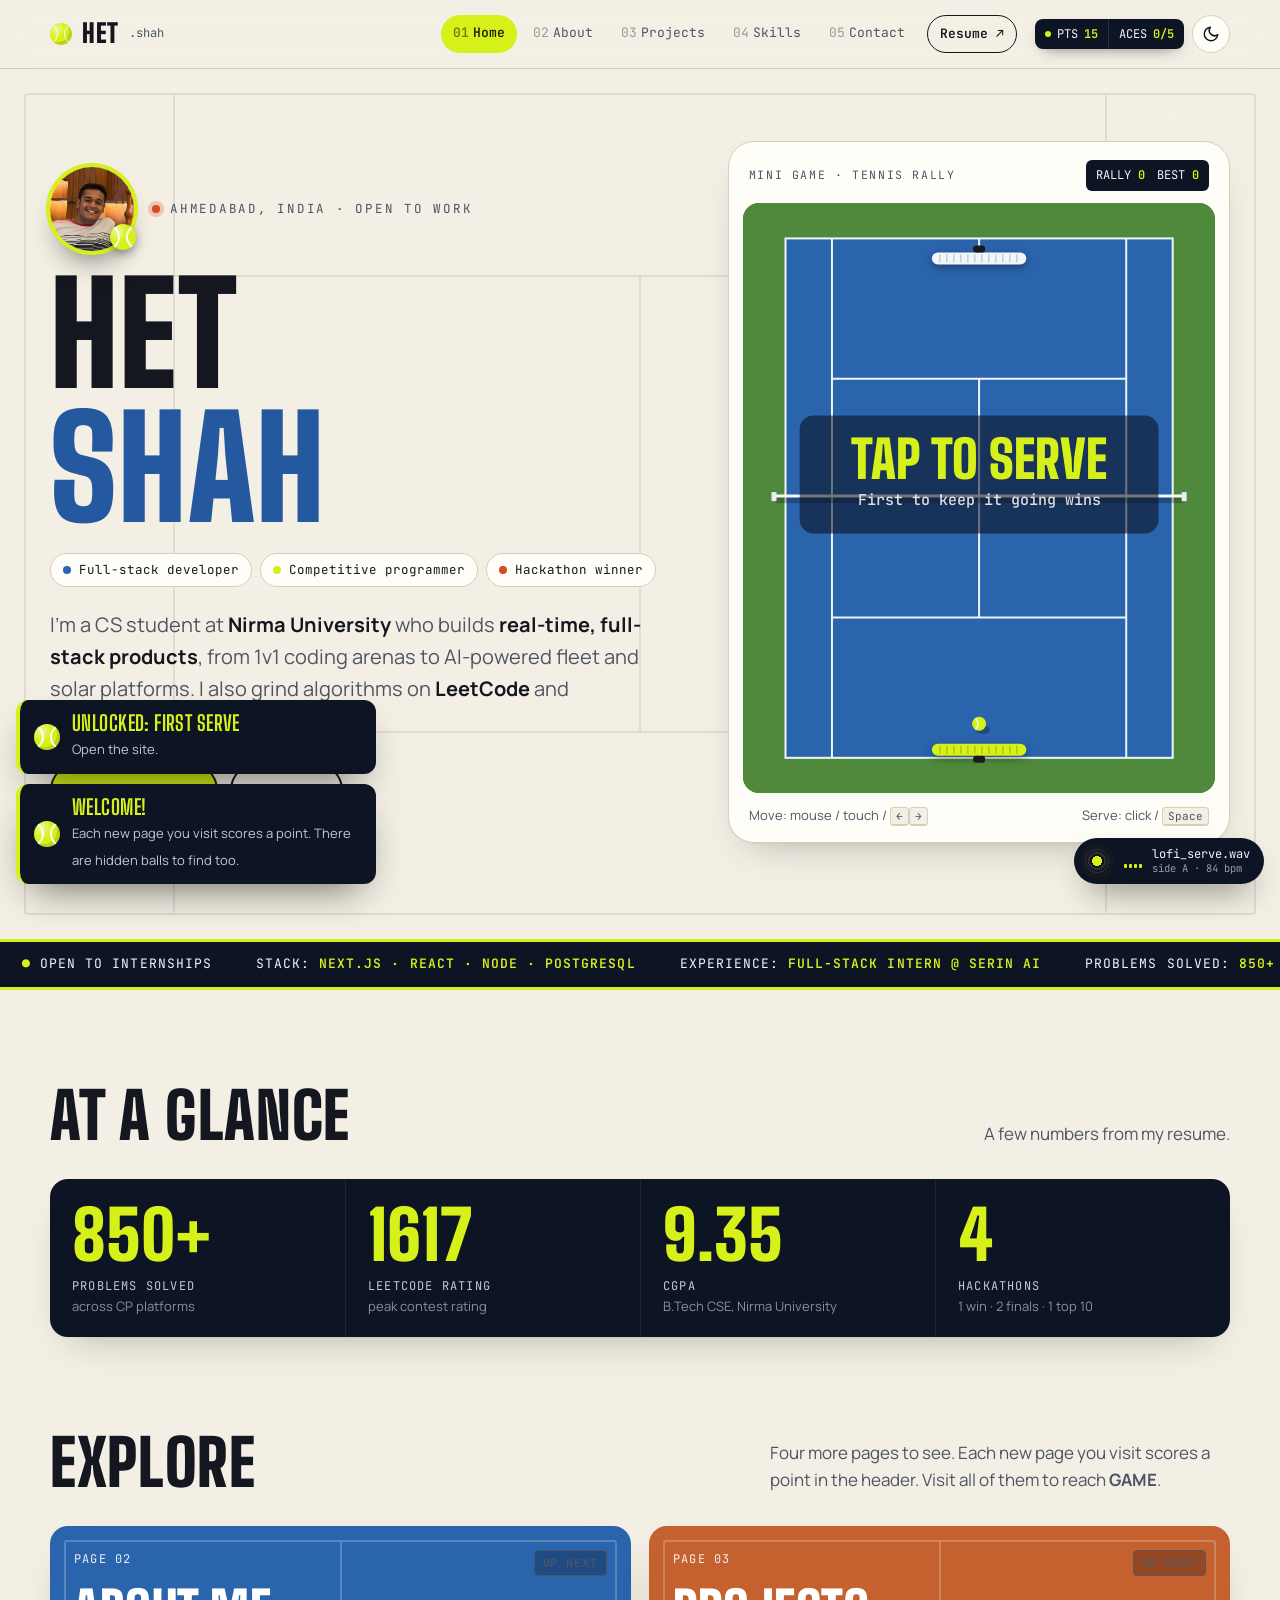
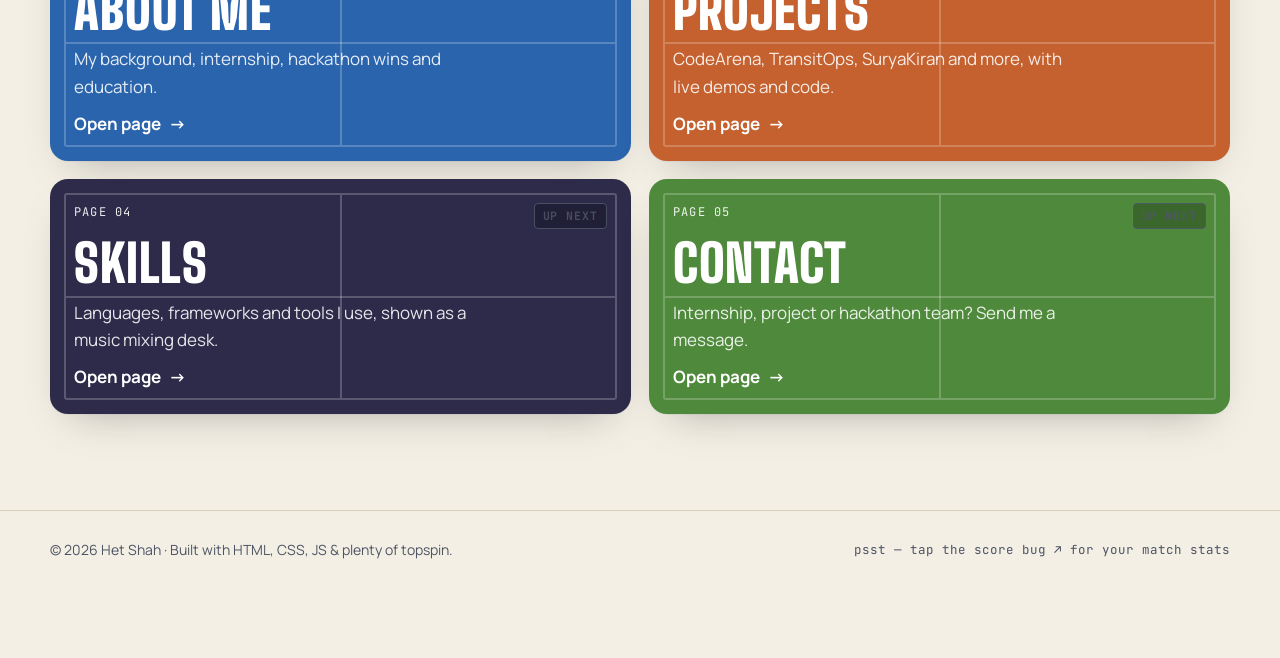
==== commit b8bec8be: "Add profile photo to About card and Home hero Co-Authored-By: Claude Opus 5.5 <noreply@anthropic.com" ====
--- a/index.html
+++ b/index.html
@@ -49,7 +49,10 @@
 
       <div class="wrap hero-grid">
         <div>
-          <span class="kicker"><span class="dot"></span> Ahmedabad, India · Open to work</span>
+          <div class="hero-me">
+            <span class="photo-ring" style="--ps:84px"><img src="images/het.jpg" alt="Het Shah" width="600" height="600"><span class="ball-icon" aria-hidden="true"></span></span>
+            <span class="kicker"><span class="dot"></span> Ahmedabad, India · Open to work</span>
+          </div>
           <h1>Het<span class="line2">Shah</span></h1>
           <div class="tagline">
             <span class="chip"><i style="--c: var(--court)"></i>Full-stack developer</span>
--- a/css/style.css
+++ b/css/style.css
@@ -376,6 +376,18 @@
 .pc-avatar::before, .pc-avatar::after { content: ""; position: absolute; width: 100%; height: 100%; border-radius: 50%; border: 5px solid rgba(255,255,255,.75); }
 .pc-avatar::before { left: -70%; } .pc-avatar::after { right: -70%; }
 .pc-avatar span { position: relative; z-index: 1; }
+/* Profile photo with ball-yellow ring + tennis ball badge */
+.photo-ring { --ps: 46%; position: relative; display: block; width: var(--ps); aspect-ratio: 1; flex: none; }
+.photo-ring img {
+  width: 100%; height: 100%; object-fit: cover; object-position: 50% 30%; border-radius: 50%; display: block;
+  box-shadow: 0 0 0 4px var(--ball), 0 18px 30px -12px rgba(0,0,0,.6);
+}
+.photo-ring .ball-icon { --s: 30px; position: absolute; right: -2%; bottom: 2%; box-shadow: 0 4px 10px rgba(0,0,0,.35); }
+.pc-photo { margin: 8px auto 16px; }
+.pc-photo .ball-icon { --s: 44px; }
+.pc-photo img { box-shadow: 0 0 0 5px var(--ball), 0 18px 30px -12px rgba(0,0,0,.6); }
+.hero-me { display: flex; align-items: center; gap: 18px; }
+.hero-me .photo-ring .ball-icon { --s: 26px; }
 .pc-name { text-align: center; font-family: var(--font-display); font-weight: 900; font-size: 34px; text-transform: uppercase; line-height: 1; }
 .pc-role { text-align: center; font-family: var(--font-mono); font-size: 11.5px; letter-spacing: .14em; opacity: .75; margin: 6px 0 14px; }
 .pc-stats { display: grid; grid-template-columns: 1fr 1fr; gap: 6px 18px; font-family: var(--font-mono); font-size: 13px; margin-top: auto; border-top: 1px solid rgba(255,255,255,.18); padding-top: 12px; }
